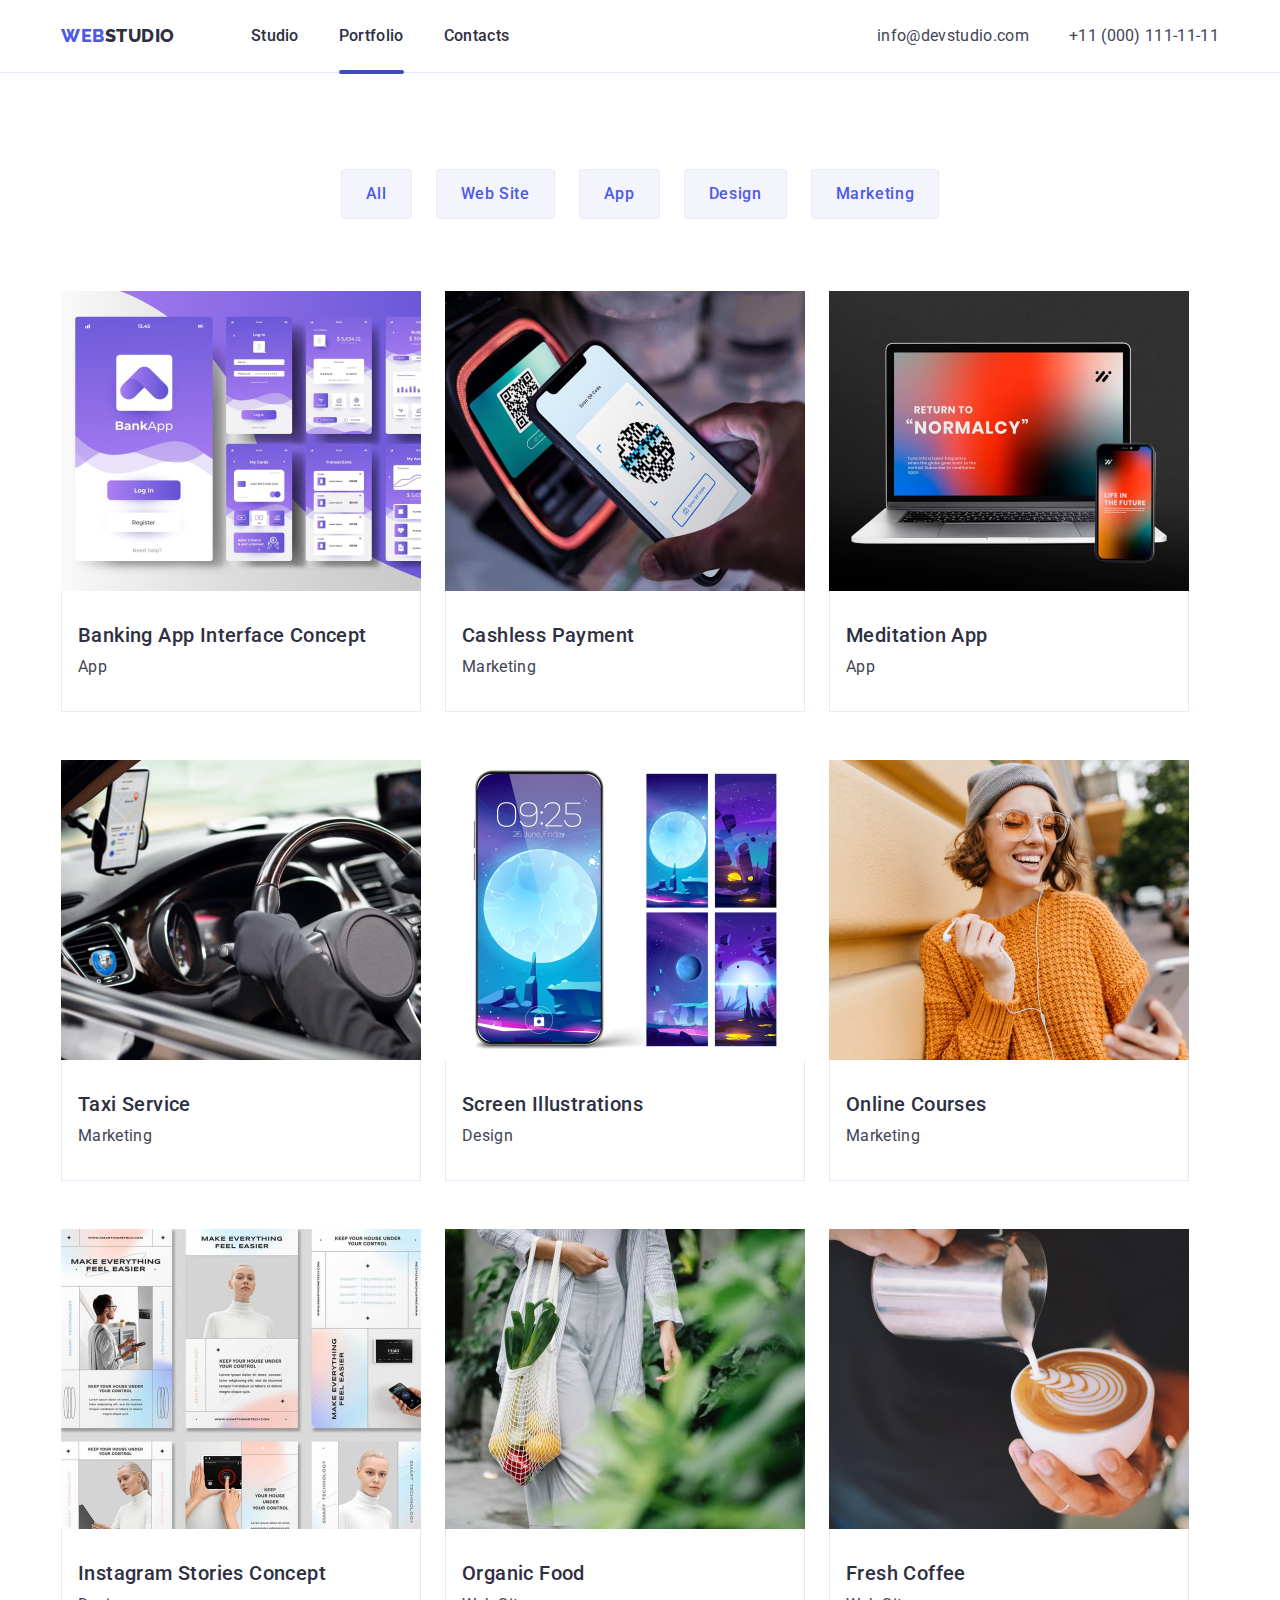
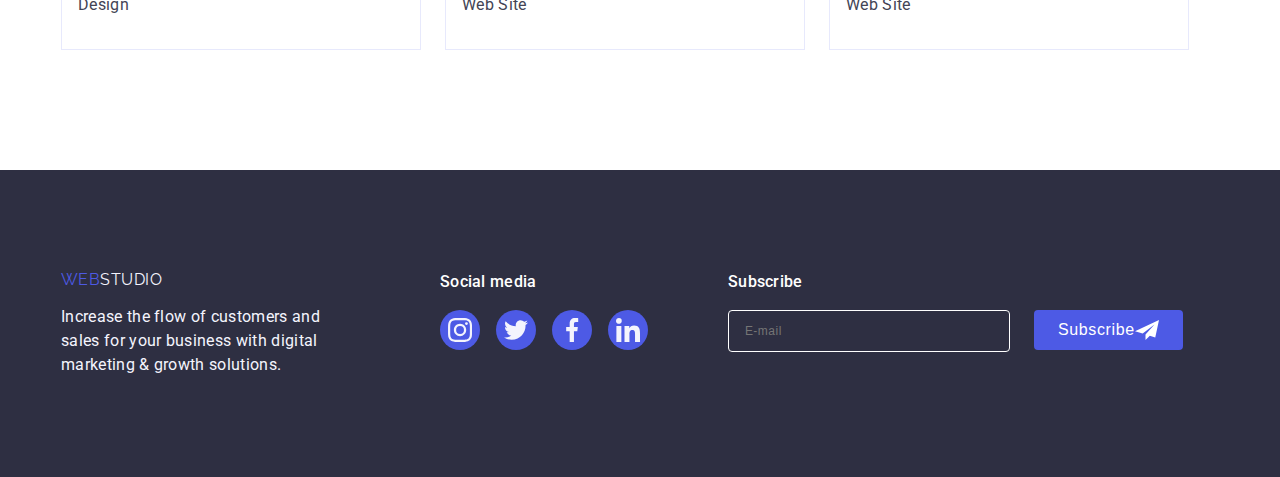
==== portfolio.html @ a7ea1878 "Initial commit" ====
<!DOCTYPE html>
<html lang="en">
    <head>
        <meta charset="UTF-8" />
        <meta name="viewport" content="width=device-width, initial-scale=1.0" />
        <title>Portfolio</title>
        <link
            rel="stylesheet"
            href="https://cdnjs.cloudflare.com/ajax/libs/modern-normalize/2.0.0/modern-normalize.min.css"
            integrity="sha512-4xo8blKMVCiXpTaLzQSLSw3KFOVPWhm/TRtuPVc4WG6kUgjH6J03IBuG7JZPkcWMxJ5huwaBpOpnwYElP/m6wg=="
            crossorigin="anonymous"
            referrerpolicy="no-referrer"
        />
        <link rel="stylesheet" href="./css/styles.css" />
        <link rel="preconnect" href="https://fonts.googleapis.com" />
        <link rel="preconnect" href="https://fonts.gstatic.com" crossorigin />
        <link
            href="https://fonts.googleapis.com/css2?family=Raleway:wght@800&family=Roboto:wght@400;500;700;900&display=swap"
            rel="stylesheet"
        />
    </head>
    <body>
    <header>
        <div class="container header-container">
            <nav class="nav">
                <a class="logo-header" href="./index.html"
                    ><span class="logo-web">WEB</span>STUDIO</a
                >
                <ul class="list menu-list">
                    <li><a class="menu" href="./index.html">Studio</a></li>
                    <li>
                        <a class="menu current-link" href="./portfolio.html">Portfolio</a>
                    </li>
                    <li><a class="menu" href="#">Contacts</a></li>
                </ul>
            </nav>
            <address class="address">
                <a class="contacts" href="mailto:info@devstudio.com"
                    >info@devstudio.com</a
                >
                <a class="contacts" href="tel:+110001111111"
                    >+11 (000) 111-11-11</a
                >
            </address>
        </div>
    </header>
    <body>
    <main>
        <section class="section-buttons-portfolio">
            <div class="container">
                <h1 class="visually-hidden">portfolio</h1>
                <ul class="list buttons-list">
                    <li>
                        <button class="button-portfolio" type="button">
                            All
                        </button>
                    </li>
                    <li>
                        <button class="button-portfolio" type="button">
                            Web Site
                        </button>
                    </li>
                    <li>
                        <button class="button-portfolio" type="button">
                            App
                        </button>
                    </li>
                    <li>
                        <button class="button-portfolio" type="button">
                            Design
                        </button>
                    </li>
                    <li>
                        <button class="button-portfolio" type="button">
                            Marketing
                        </button>
                    </li>
                </ul>
                <ul class="portfolio-elements list">
                    <li class="portfolio-card">
                        <div class="card-image-overlay">
                        <img
                            class="portfolio-image"
                            src="images/bankapp-screens.jpg"
                            alt="Purple and white screenshots from BankApp"
                            width="360"
                            height="300"
                        />
                            <div class="card-image-description">
                                <p>
                                14 Stylish and User-Friendly App Design Concepts · Task Manager App · Calorie Tracker App · Exotic Fruit Ecommerce App · Cloud Storage App
                                </p>
                            </div>
                        </div>
                        <div class="portfolio-name">
                            <h3 class="portfolio-elements-heading">
                                Banking App Interface Concept
                            </h3>
                            <p class="portfolio-elements-category">App</p>
                        </div>
                    </li>
                    <li class="portfolio-card">
                        <div class="card-image-overlay">
                        <img
                            class="portfolio-image"
                            src="images/cashless-payment.jpg"
                            alt="phone in a hand with qr code on a screen"
                            width="360"
                            height="300"
                        />
                        <div class="card-image-description">
                            <p>
                            14 Stylish and User-Friendly App Design Concepts · Task Manager App · Calorie Tracker App · Exotic Fruit Ecommerce App · Cloud Storage App
                            </p>
                        </div>  
                    </div>
                        <div class="portfolio-name">
                            <h3 class="portfolio-elements-heading">
                                Cashless Payment
                            </h3>
                            <p class="portfolio-elements-category">Marketing</p>
                        </div>
                    </li>
                    <li class="portfolio-card">
                        <div class="card-image-overlay">
                        <img
                            class="portfolio-image"
                            src="images/meditation-app.jpg"
                            alt="desktop and phone with colorful screens on the black background"
                            width="360"
                            height="300"
                        />
                        <div class="card-image-description">
                            <p>
                            14 Stylish and User-Friendly App Design Concepts · Task Manager App · Calorie Tracker App · Exotic Fruit Ecommerce App · Cloud Storage App
                            </p>
                        </div>
                    </div>
                        <div class="portfolio-name">
                            <h3 class="portfolio-elements-heading">
                                Meditation App
                            </h3>
                            <p class="portfolio-elements-category">App</p>
                        </div>
                    </li>
                    <li class="portfolio-card">
                        <div class="card-image-overlay">
                        <img
                            class="portfolio-image"
                            src="images/taxi-service.jpg"
                            alt="car cockpit with hands in black gloves"
                            width="360"
                            height="300"
                        />
                        <div class="card-image-description">
                            <p>
                            14 Stylish and User-Friendly App Design Concepts · Task Manager App · Calorie Tracker App · Exotic Fruit Ecommerce App · Cloud Storage App
                            </p>
                        </div>
                    </div>
                        <div class="portfolio-name">
                            <h3 class="portfolio-elements-heading">
                                Taxi Service
                            </h3>
                            <p class="portfolio-elements-category">Marketing</p>
                        </div>
                    </li>
                    <li class="portfolio-card">
                        <div class="card-image-overlay">
                        <img
                            class="portfolio-image"
                            src="images/screen-illustrations.jpg"
                            alt="phone with moon on the wallpaper and four screenshots next to phone"
                            width="360"
                            height="300"
                        />
                        <div class="card-image-description">
                            <p>
                            14 Stylish and User-Friendly App Design Concepts · Task Manager App · Calorie Tracker App · Exotic Fruit Ecommerce App · Cloud Storage App
                            </p>
                        </div>
                    </div>
                        <div class="portfolio-name">
                            <h3 class="portfolio-elements-heading">
                                Screen Illustrations
                            </h3>
                            <p class="portfolio-elements-category">Design</p>
                        </div>
                    </li>
                    <li class="portfolio-card">
                        <div class="card-image-overlay">
                        <img
                            class="portfolio-image"
                            src="images/online-courses.jpg"
                            alt="happy woman in yellow sweater and grey hat looking at the phone"
                            width="360"
                            height="300"
                        />
                        <div class="card-image-description">
                            <p>
                            14 Stylish and User-Friendly App Design Concepts · Task Manager App · Calorie Tracker App · Exotic Fruit Ecommerce App · Cloud Storage App
                            </p>
                        </div>
                    </div>
                        <div class="portfolio-name">
                            <h3 class="portfolio-elements-heading">
                                Online Courses
                            </h3>
                            <p class="portfolio-elements-category">Marketing</p>
                        </div>
                    </li>
                    <li class="portfolio-card">
                        <div class="card-image-overlay">
                        <img
                            class="portfolio-image"
                            src="images/instagram-stories-concept.jpg"
                            alt="six screenshots with example of instagram stories concept"
                            width="360"
                            height="300"
                        />
                        <div class="card-image-description">
                            <p>
                            14 Stylish and User-Friendly App Design Concepts · Task Manager App · Calorie Tracker App · Exotic Fruit Ecommerce App · Cloud Storage App
                            </p>
                        </div>
                    </div>
                        <div class="portfolio-name">
                            <h3 class="portfolio-elements-heading">
                                Instagram Stories Concept
                            </h3>
                            <p class="portfolio-elements-category">Design</p>
                        </div>
                    </li>
                    <li class="portfolio-card">
                        <div class="card-image-overlay">
                        <img
                            class="portfolio-image"
                            src="images/organic-food.jpg"
                            alt="person in gray clothes with vegetables in the mesh bag"
                            width="360"
                            height="300"
                        />
                        <div class="card-image-description">
                            <p>
                            14 Stylish and User-Friendly App Design Concepts · Task Manager App · Calorie Tracker App · Exotic Fruit Ecommerce App · Cloud Storage App
                            </p>
                        </div>
                    </div>
                        <div class="portfolio-name">
                            <h3 class="portfolio-elements-heading">
                                Organic Food
                            </h3>
                            <p class="portfolio-elements-category">Web Site</p>
                        </div>                 
                    </li>
                    <li class="portfolio-card">
                        <div class="card-image-overlay">
                        <img
                            class="portfolio-image"
                            src="images/fresh-coffee.jpg"
                            alt="making a milk ornaments on coffee in the cup"
                            width="360"
                            height="300"
                        />
                        <div class="card-image-description">
                            <p>
                            14 Stylish and User-Friendly App Design Concepts · Task Manager App · Calorie Tracker App · Exotic Fruit Ecommerce App · Cloud Storage App
                            </p>
                        </div>
                    </div>
                        <div class="portfolio-name">
                            <h3 class="portfolio-elements-heading">
                                Fresh Coffee
                            </h3>
                            <p class="portfolio-elements-category">Web Site</p>
                        </div>            
                    </li>
                </ul>
            </div>
        </section>
    </main>
    <footer class="footer">
        <div class="container footer-container">
            <div>
                <a class="logo-footer" href="./index.html"
                    ><span class="logo-web">WEB</span>STUDIO</a
                >
                <p class="footer-text">
                    Increase the flow of customers and<br />sales for your
                    business with digital<br />marketing & growth solutions.
                </p>
            </div>
            <div class="footer-social-media">
                <h3 class="footer-social-media-header">Social media</h3>
                <ul class="footer-social-media-list">
                    <li>
                        <a class="footer-social-media-link" href="#">
                            <svg class="footer-social-media-icon">
                                <use
                                    xlink:href="images/icons.svg#icon-instagram"
                                ></use>
                            </svg>
                        </a>
                    </li>
                    <li>
                        <a class="footer-social-media-link" href="#">
                            <svg class="footer-social-media-icon">
                                <use
                                    xlink:href="images/icons.svg#icon-twitter"
                                ></use>
                            </svg>
                        </a>
                    </li>
                    <li>
                        <a class="footer-social-media-link" href="#">
                            <svg class="footer-social-media-icon">
                                <use
                                    xlink:href="images/icons.svg#icon-facebook"
                                ></use>
                            </svg>
                        </a>
                    </li>
                    <li>
                        <a class="footer-social-media-link" href="#">
                            <svg class="footer-social-media-icon">
                                <use
                                    xlink:href="images/icons.svg#icon-linkedin"
                                ></use>
                            </svg>
                        </a>
                    </li>
                </ul>
            </div>
            <div>
                <form class="form-subscribe">
                    <label for="subscribe" class="label-subscribe">
                        Subscribe
                        <input
                            id="subscribe"
                            class="input-subscribe"
                            type="email"
                            name="email"
                            placeholder="E-mail"
                            required
                        />
                    </label>
                    <button type="submit" class="button-subscribe">
                        Subscribe
                        <svg class="send-icon">
                            <use
                                href="images/icons.svg#icon-plane-icon"
                            ></use>
                        </svg>
                    </button>
                </form>
            </div>
        </div>
    </footer>
</body>
</html>
---- css/styles.css ----
:root {
    --brand-color: #2e2f42;
    --brand-color-2: #434455;
    --brand-logo-color: #4d5ae5;
    --active-hover-color: #404bbf;
    --tr-function: cubic-bezier(0.4, 0, 0.2, 1);
    --tr-duration: 250ms;
    --transition: var(--tr-function) var(--tr-duration);
}

* {
    margin: 0;
    padding: 0;
}

h1,
h2,
h3,
h4,
h5,
h6 {
    margin: 0;
}

img {
    display: block;
    max-width: 100%;
    height: auto;
}

button {
    cursor: pointer;
    border: none;
    border-radius: 4px;
}

ul,
ol {
    list-style: none;
    margin: 0;
    padding-left: 0;
}

a {
    text-decoration: none;
}

body {
    font-family: "Roboto", sans-serif;
    color: var(--brand-color);
    background-color: #ffffff;
}

.visually-hidden {
    position: absolute;
    width: 1px;
    height: 1px;
    margin: -1px;
    border: 0;
    padding: 0;

    white-space: nowrap;
    clip-path: inset(100%);
    clip: rect(0 0 0 0);
    overflow: hidden;
}

.is-hidden {
    pointer-events: none;
    visibility: hidden;
    opacity: 0;
}

.list {
    list-style: none;
}

.container {
    width: 1158px;
    padding: 0px 15px;
    margin: 0 auto;
}

header {
    border-bottom: 1px solid var(--cornflower, #e7e9fc);
}

.header-container {
    display: flex;
    align-items: center;
}

.section {
    padding: 120px 0px;
}

.nav {
    display: inline-flex;
    gap: 76px;
    align-items: center;
}

.logo-header {
    font-family: "Raleway", sans-serif;
    font-weight: 800;
    color: var(--brand-color);
    text-decoration: none;
    font-size: 18px;
    line-height: 1.16;
    letter-spacing: 0.03em;
    padding: 24px 0px;
}

.logo-header:hover,
.logoheader:focus {
    color: var(--brand-color-2);
    transition: color var(--transition);
}

.logo-footer {
    color: #f4f4fd;
    text-decoration: none;
    font-family: "Raleway", sans-serif;
    letter-spacing: 0.03em;
    margin-bottom: 16px;
    display: block;
}

.logo-web {
    color: var(--brand-logo-color);
}

.menu-list {
    display: flex;
    padding: 24px 0px;
    margin: 0;
    display: inline-flex;
    gap: 40px;
}

.address {
    display: flex;
    gap: 40px;
    margin-left: auto;
}

.menu,
.contacts {
    font-size: 16px;
    line-height: 1.5;
    text-decoration: none;
    font-style: normal;
    letter-spacing: 0.02em;
}

.menu {
    font-weight: 500;
    color: var(--brand-color);
}

.menu:hover,
.menu:focus {
    color: var(--active-hover-color);
    transition: color var(--transition);
}

.current-link {
    position: relative;
}

.current-link::after {
    content: "";
    display: block;
    position: absolute;
    top: 44px;
    width: 100%;
    height: 4px;
    border-radius: 2px;
    background-color: var(--active-hover-color);
}

.contacts {
    color: var(--brand-color-2);
}

.contacts:hover,
.contacts:focus {
    color: var(--active-hover-color);
    transition: color var(--transition);
}

.hero {
    background-color: var(--brand-color);
    padding: 188px 0;
    background-image: linear-gradient(
            to bottom,
            rgba(46, 47, 66, 0.7),
            rgba(46, 47, 66, 0.7)
        ),
        url(../images/hero-image.jpg);
    background-size: cover;
    background-repeat: no-repeat;
    max-width: 1440px;
    height: 600px;
    margin: 0 auto;
}

.hero-text {
    color: #ffffff;
    text-align: center;
    font-size: 56px;
    font-weight: 700;
    line-height: 1.07;
    letter-spacing: 0.04em;
    width: 600px;
    margin: 0 auto;
    margin-bottom: 48px;
}

.button-studio {
    background-color: var(--brand-logo-color);
    color: #ffffff;
    font-weight: 500;
    font-size: 16px;
    line-height: 1.5;
    font-family: "Roboto", sans-serif;
    cursor: pointer;
    letter-spacing: 0.04em;
    padding: 16px 32px;
    border-radius: 4px;
    box-shadow: 0px 4px 4px 0px rgba(0, 0, 0, 0.15);
    display: block;
    margin: 0 auto;
    border: none;
}

.button-studio:hover,
.button-studio:focus {
    background-color: var(--active-hover-color);
    transition: background-color var(--transition);
}

.button-portfolio {
    background-color: #e7e9fc;
    color: var(--brand-logo-color);
    font-size: 16px;
    line-height: 1.5;
    font-weight: 500;
    text-align: center;
    cursor: pointer;
    font-family: "Roboto", sans-serif;
    letter-spacing: 0.04em;
    padding: 12px 24px;
    border-radius: 4px;
    border: 1px solid var(--cornflower, #e7e9fc);
    background: var(--cloud, #f4f4fd);
}

.buttons-list {
    display: flex;
    gap: 24px;
    justify-content: center;
    align-items: center;
    margin-bottom: 72px;
}

.button-portfolio:hover,
.button-portfolio:focus {
    background-color: var(--active-hover-color);
    color: #ffffff;
    box-shadow: 0px 2px 2px 0px rgba(0, 0, 0, 0.12),
        0px 2px 1px 0px rgba(0, 0, 0, 0.08), 0px 3px 1px 0px rgba(0, 0, 0, 0.1);
    transition: background-color var(--transition), box-shadow var(--transition);
}

.offers {
    display: flex;
    gap: 24px;
}

.offers-icons-background {
    background-color: #f4f4fd;
    height: 112px;
    width: 264px;
    display: flex;
    justify-content: center;
    align-items: center;
    margin-bottom: 8px;
}

.offer-position {
    flex-direction: column;
}

.offers .offer {
    font-weight: 500;
    font-size: 20px;
    line-height: 1.2;
    color: var(--brand-color);
    letter-spacing: 0.02em;
    width: 264px;
}

.offer-description {
    margin-top: 8px;
    margin-bottom: 0;
    font-size: 16px;
    line-height: 1.5;
    color: var(--brand-color-2);
    letter-spacing: 0.02em;
}

.section-what-are-we-doing {
    padding-top: 0;
}

.what-are-we-doing,
.our-team {
    font-size: 36px;
    line-height: 1.1;
    font-weight: 700;
    text-align: center;
    color: var(--brand-color);
    letter-spacing: 0.02em;
    margin-bottom: 72px;
}

.what-are-we-doing-list {
    display: flex;
    gap: 24px;
}

.our-team-section {
    background-color: #f4f4fd;
}

.our-team-list {
    display: flex;
    gap: 24px;
}

.our-team-card {
    background-color: #ffffff;
    border-color: #434455;
    border: 0 1px 1px 1px;
    border-radius: 0px 0px 4px 4px;
    box-shadow: 0px 2px 1px 0px rgba(46, 47, 66, 0.08),
        0px 1px 1px 0px rgba(46, 47, 66, 0.16),
        0px 1px 6px 0px rgba(46, 47, 66, 0.08);
}

.our-team-link {
    width: 40px;
    height: 40px;
    border-radius: 50%;
    background-color: #4d5ae5;
    display: flex;
    justify-content: center;
    align-items: center;
}

.our-team-link:hover {
    background-color: #404bbf;
    transition: background-color var(--transition);
}

.our-team-icon {
    fill: #f4f4fd;
    width: 16px;
    height: 16px;
}

.our-team-name {
    flex-direction: column;
    justify-content: center;
    align-items: center;
    padding: 32px 0;
}

.our-team-social-media {
    display: flex;
    gap: 24px;
    justify-content: center;
    align-items: center;
    margin-top: 8px;
}

.name {
    font-size: 20px;
    font-weight: 500;
    line-height: 1.2;
    text-align: center;
    color: var(--brand-color);
    letter-spacing: 0.02em;
    margin-bottom: 8px;
}

.position {
    font-size: 16px;
    line-height: 1.5;
    text-align: center;
    color: var(--brand-color-2);
    letter-spacing: 0.02em;
    margin: 0;
}

.section-buttons-portfolio {
    padding-top: 96px;
    padding-bottom: 120px;
}

.section-portfolio {
    padding-top: 0;
}

.portfolio-elements .portfolio-elements-heading {
    font-weight: 500;
    font-size: 20px;
    line-height: 1.2;
    letter-spacing: 0.02em;
    margin-bottom: 8px;
}

.portfolio-elements .portfolio-elements-category {
    font-size: 16px;
    line-height: 1.5;
    color: var(--brand-color-2);
    letter-spacing: 0.02em;
}

.portfolio-card:hover {
    box-shadow: 0px 2px 1px 0px rgba(46, 47, 66, 0.08),
        0px 1px 1px 0px rgba(46, 47, 66, 0.16),
        0px 1px 6px 0px rgba(46, 47, 66, 0.08);
    transition: box-shadow var(--transition);
}

.portfolio-card:hover .card-image-description {
    translate: 0;
    transition: translate var(--transition);
}

.card-image-overlay {
    position: relative;
    overflow: hidden;
}

.card-image-overlay > img {
    display: block;
    width: 100%;
    height: 300px;
    object-fit: cover;
}

.card-image-description {
    position: absolute;
    inset: 0;
    background-color: var(--brand-logo-color);
    color: #f4f4fd;
    translate: 0 100% 0;
}

.card-image-description p {
    font-size: 16px;
    line-height: 1.5;
    letter-spacing: 0.02em;
    width: 296px;
    height: 96px;
    margin-left: 32px;
    margin-top: 40px;
}

.portfolio-image {
    vertical-align: bottom;
    display: block;
}

.portfolio-elements {
    display: flex;
    flex-wrap: wrap;
    row-gap: 48px;
    column-gap: 24px;
}

.portfolio-name {
    padding: 32px 16px;
    border: 1px solid var(--cornflower, #e7e9fc);
    border-top: none;
}

.customers {
    font-size: 36px;
    font-weight: 700;
    line-height: 1.1;
    letter-spacing: 0.72px;
    color: var(--brand-color);
    text-align: center;
    margin-bottom: 72px;
}

.customers-list {
    display: inline-flex;
    gap: 24px;
    margin: 0 auto;
}
.customers-card {
    border: 1px solid currentColor;
    border-radius: 4px 4px 4px 4px;
    width: 168px;
    height: 88px;
    display: flex;
    justify-content: center;
    align-items: center;
    color: #8e8f99;
}

.customers-card:hover {
    color: #404bbf;
    transition: color var(--transition);
}

.customers-icon {
    width: 104px;
    height: 56px;
    fill: currentColor;
}

.customers-icon:hover {
    fill: #404bbf;
    transition: fill var(--transition);
}

.footer {
    background-color: var(--brand-color);
    padding: 100px 0;
}

.footer-container {
    display: flex;
}

.footer-text {
    color: #f4f4fd;
    font-size: 16px;
    line-height: 1.5;
    letter-spacing: 0.02em;
    margin-right: 120px;
}

.footer-social-media-header {
    color: #fff;
    font-size: 16px;
    font-weight: 500;
    line-height: 1.5;
    letter-spacing: 0.32px;
    margin-bottom: 16px;
}

.footer-social-media-list {
    display: flex;
    gap: 16px;
}

.footer-social-media-link {
    width: 40px;
    height: 40px;
    border-radius: 50%;
    background-color: #4d5ae5;
    display: flex;
    justify-content: center;
    align-items: center;
}

.footer-social-media-icon {
    fill: #f4f4fd;
    width: 24px;
    height: 24px;
}

.footer-social-media-link:hover {
    background-color: #31d0aa;
    transition: background-color var(--transition);
}

.backdrop {
    position: fixed;
    left: 0;
    top: 0;
    width: 100%;
    height: 100%;
    background-color: #2e2f4266;
}

.modal {
    position: absolute;
    left: 50%;
    top: 50%;
    transform: translate(-50%, -50%);
    width: 408px;
    min-height: 584px;
    border-radius: 4px;
    background-color: #fcfcfc;
    transition: scale 250ms;
}

.is-hidden .modal {
    scale: 0;
}

.modal:not(.is-hidden) .modal {
    scale: 1;
}

.modal-close-button {
    position: absolute;
    right: 24px;
    top: 24px;
    display: flex;
    justify-content: center;
    align-items: center;
    width: 24px;
    height: 24px;
    border: 1px solid #0000001a;
    border-radius: 50%;
    background-color: #e7e9fc;
}

.modal-close-button-icon {
    width: 8px;
    height: 8px;
}

.modal-close-button:hover,
.modal-close-button:focus {
    background-color: var(--active-hover-color);
    fill: #fff;
    border: 1px solid var(--active-hover-color);
}

.form-subscribe {
    width: 453px;
    margin-left: 80px;
    display: flex;
    gap: 24px;
}

.label-subscribe {
    display: flex;
    flex-direction: column;
    color: #fff;
    font-size: 16px;
    font-weight: 500;
    line-height: 1.5;
    letter-spacing: 0.02em;
    gap: 16px;
}

.input-subscribe {
    width: 264px;
    height: 40px;
    font-size: 12px;
    line-height: 2;
    letter-spacing: 0.04em;
    color: #fff;
    background-color: var(--brand-color);
    border: 1px solid #fff;
    border-radius: 4px;
    padding-left: 16px;
}

.button-subscribe {
    width: 165px;
    height: 40px;
    color: #fff;
    font-size: 16px;
    font-weight: 500;
    line-height: 1.5;
    letter-spacing: 0.04em;
    padding: 8px 24px;
    border-radius: 4px;
    background-color: var(--brand-logo-color);
    margin-top: 40px;
    align-items: center;
    display: flex;
    justify-content: space-between;
}

.modal-header {
    color: var(--brand-color);
    font-size: 16px;
    font-weight: 500;
    line-height: 1.5;
    letter-spacing: 0.02em;
    text-align: center;
    margin-top: 72px;
    margin-bottom: 16px;
}

.modal-form {
    margin: 0 24px 16px 24px;
}

.modal-label {
    display: flex;
    flex-direction: column;
    margin-bottom: 8px;
    color: #8e8f99;
    font-size: 12px;
    line-height: 1.17;
    letter-spacing: 0.04em;
}

.input-wrapper {
    display: flex;
    border: 1px solid #2e2f4266;
    padding: 8px 16px;
    margin-top: 4px;
    border-radius: 4px;
}

.modal-input:not([type="checkbox"]) {
    border: none;
    outline: transparent;
}

.input-wrapper:focus {
    border: 1px solid var(--brand-logo-color);
}

.modal-icon {
    width: 18px;
    height: 24px;
    fill: var(--brand-color);
    transition: fill var(--transition);
}

.input-wrapper:focus-within {
    border-color: var(--brand-logo-color);
}

.input-wrapper:focus-within .modal-icon {
    fill: var(--brand-logo-color); /* nie działa */
}

.modal-textarea {
    width: 360px;
    height: 120px;
    resize: none;
    margin-top: 4px;
    margin-bottom: 8px;
    border: 1px solid #2e2f4266;
    border-radius: 4px;
    padding: 8px 16px;
    outline: transparent;
}

.modal-textarea:focus {
    border-color: var(--brand-logo-color);
}

.modal-button-send {
    color: #fff;
    font-size: 16px;
    font-weight: 500;
    line-height: 1.5;
    letter-spacing: 0.04em;
    background-color: var(--brand-logo-color);
    width: 169px;
    height: 56px;
    border-radius: 4px;
    margin-left: 95px;
    margin-top: 24px;
    margin-bottom: 24px;
    display: flex;
    align-items: center;
    justify-content: center;
    gap: 16px;
    padding: 8px 24px;
}

.send-icon {
    fill: #fff;
    width: 24px;
    height: 24px;
}

.checkbox-label {
    color: #8e8f99;
    font-size: 12px;
    line-height: 1.17;
    letter-spacing: 0.04em;
    display: flex;
    gap: 8px;
    align-items: center;
}

.checkbox-icon {
    fill: #fff;
    border-radius: 2px;
    width: 16px;
    height: 16px;
    border: 1px solid #2e2f4266;
    transition: background-color var(--transition);
}

.modal-checkbox:checked + .checkbox-label > .modal-check-icon {
    background-color: var(--active-hover-color);
    fill: #fff;
    border: none;
    border-radius: 2px;
    align-items: center;
    justify-content: center;
    transition: background-color var(--transition);
}

.modal-check-icon {
    display: inline-flex;
    width: 16px;
    height: 16px;
}

.privacy-policy-link {
    color: var(--brand-logo-color);
    text-decoration: underline;
}
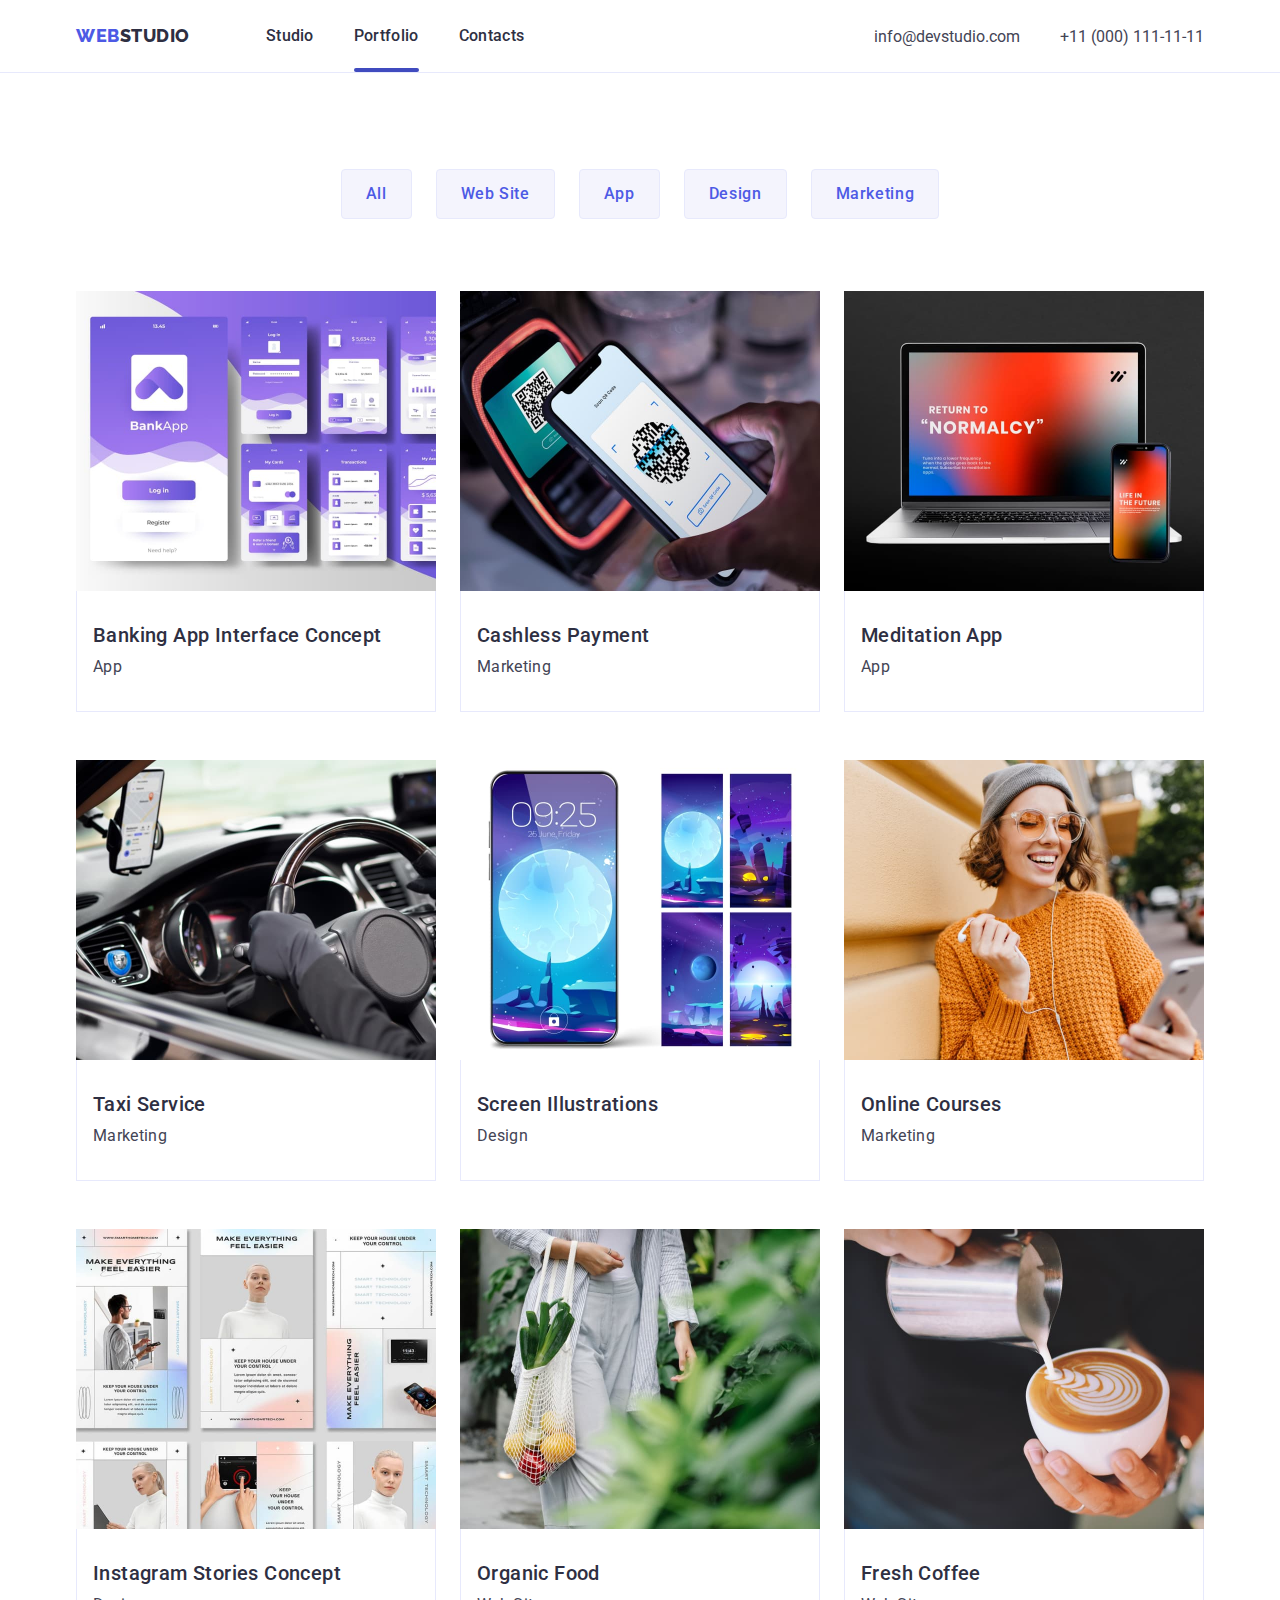
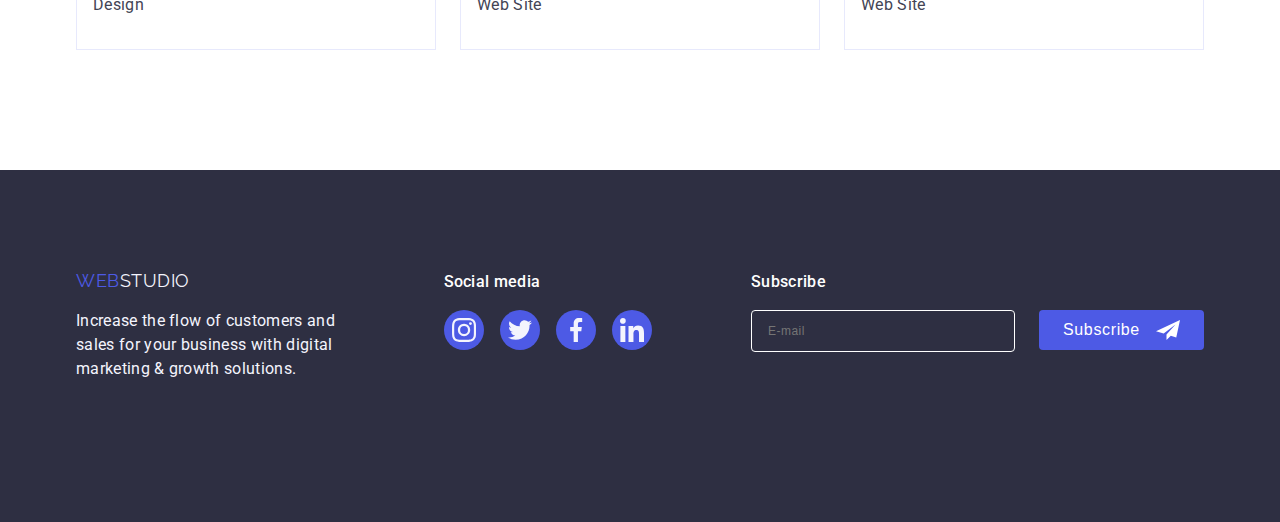
==== commit 52ed0ddc: "Homework 7 v3" ====
--- a/portfolio.html
+++ b/portfolio.html
@@ -21,27 +21,38 @@
     </head>
     <body>
     <header>
-        <div class="container header-container">
+        <div class="header-container full-container">
             <nav class="nav">
                 <a class="logo-header" href="./index.html"
                     ><span class="logo-web">WEB</span>STUDIO</a
                 >
-                <ul class="list menu-list">
-                    <li><a class="menu" href="./index.html">Studio</a></li>
-                    <li>
-                        <a class="menu current-link" href="./portfolio.html">Portfolio</a>
-                    </li>
-                    <li><a class="menu" href="#">Contacts</a></li>
-                </ul>
+                <div class="large-menu">
+                    <menu class="menu-list">
+                        <li>
+                            <a class="menu" href="./index.html"
+                                >Studio</a
+                            >
+                        </li>
+                        <li>
+                            <a class="menu current-link" href="./portfolio.html"
+                                >Portfolio</a
+                            >
+                        </li>
+                        <li>
+                            <a class="menu" href="#">Contacts</a>
+                        </li>
+                    </menu>
+                </div>
+
+                <address class="large-address">
+                    <a class="contacts" href="mailto:info@devstudio.com"
+                        >info@devstudio.com</a
+                    >
+                    <a class="contacts" href="tel:+110001111111"
+                        >+11 (000) 111-11-11</a
+                    >
+                </address>
             </nav>
-            <address class="address">
-                <a class="contacts" href="mailto:info@devstudio.com"
-                    >info@devstudio.com</a
-                >
-                <a class="contacts" href="tel:+110001111111"
-                    >+11 (000) 111-11-11</a
-                >
-            </address>
         </div>
     </header>
     <body>
@@ -331,7 +342,7 @@
                     </li>
                 </ul>
             </div>
-            <div>
+            <div class="footer-form">
                 <form class="form-subscribe">
                     <label for="subscribe" class="label-subscribe">
                         Subscribe
--- a/css/styles.css
+++ b/css/styles.css
@@ -35,7 +35,8 @@
 }
 
 ul,
-ol {
+ol,
+menu {
     list-style: none;
     margin: 0;
     padding-left: 0;
@@ -75,29 +76,76 @@
     list-style: none;
 }
 
+/* ----------------------- */
+
 .container {
-    width: 1158px;
     padding: 0px 15px;
     margin: 0 auto;
 }
 
+@media (min-width: 480px) {
+    .container {
+        width: 424px;
+        max-width: 424px;
+    }
+}
+
+@media (min-width: 768px) {
+    .container {
+        width: 552px;
+        max-width: 552px;
+    }
+}
+
+@media (min-width: 1200px) {
+    .container {
+        width: 1128px;
+        max-width: 1128px;
+    }
+
+    .section {
+        padding: 120px 0;
+    }
+}
+
 header {
     border-bottom: 1px solid var(--cornflower, #e7e9fc);
 }
 
 .header-container {
-    display: flex;
-    align-items: center;
+    justify-content: space-between;
+    margin: auto;
+}
+
+.full-container {
+    display: flex;
+    align-items: center;
+    padding: 0 16px;
+}
+
+@media (min-width: 1200px) {
+    .full-container {
+        width: 1128px;
+        max-width: 1128px;
+    }
 }
 
 .section {
-    padding: 120px 0px;
+    padding: 96px 0px;
 }
 
 .nav {
+    width: 100%;
     display: inline-flex;
     gap: 76px;
     align-items: center;
+    justify-content: space-between;
+}
+
+@media (min-width: 1200px) {
+    .nav {
+        justify-content: normal;
+    }
 }
 
 .logo-header {
@@ -111,27 +159,93 @@
     padding: 24px 0px;
 }
 
-.logo-header:hover,
-.logoheader:focus {
-    color: var(--brand-color-2);
-    transition: color var(--transition);
-}
-
 .logo-footer {
     color: #f4f4fd;
     text-decoration: none;
     font-family: "Raleway", sans-serif;
     letter-spacing: 0.03em;
-    margin-bottom: 16px;
+    font-size: 18px;
+    line-height: 1.17;
+    margin-bottom: 17.5px;
     display: block;
+    text-align: center;
 }
 
 .logo-web {
     color: var(--brand-logo-color);
 }
 
+.menu {
+    display: flex;
+    padding: 24px 0px;
+    margin: 0;
+    display: inline-flex;
+    gap: 30px;
+    margin-left: 30px;
+}
+
 .menu-list {
-    display: flex;
+    margin-top: 60px;
+}
+
+.menu {
+    font-size: 36px;
+    line-height: 1.11;
+    text-decoration: none;
+    font-weight: 700;
+    letter-spacing: 0.02em;
+    color: var(--brand-color);
+    display: flex;
+    flex-direction: column;
+    gap: 40px;
+}
+
+.menu-close-button {
+    position: absolute;
+    right: 24px;
+    top: 24px;
+    display: flex;
+    justify-content: center;
+    align-items: center;
+    width: 24px;
+    height: 24px;
+    border: 1px solid rgba(46, 47, 66, 0.1);
+    border-radius: 50%;
+    background-color: rgba(231, 233, 252, 0.1);
+}
+
+.menu-close-button-icon {
+    width: 8px;
+    height: 8px;
+    fill: var(--brand-color);
+}
+
+.menu-social-media-list {
+    display: flex;
+    gap: 35px;
+    margin-left: 30px;
+    margin-top: 48px;
+    margin-bottom: 40px;
+}
+
+.large-menu {
+    align-items: center;
+}
+
+.large-menu .menu {
+    font-size: 16px;
+    line-height: 1.5;
+    text-decoration: none;
+    font-style: normal;
+    letter-spacing: 0.02em;
+    font-weight: 500;
+    color: var(--brand-color);
+    gap: 0;
+    margin: 0;
+    padding: 0;
+}
+
+.large-menu .menu-list {
     padding: 24px 0px;
     margin: 0;
     display: inline-flex;
@@ -140,54 +254,83 @@
 
 .address {
     display: flex;
+    flex-direction: column-reverse;
     gap: 40px;
-    margin-left: auto;
-}
-
-.menu,
+    margin-top: auto;
+    margin-left: 30px;
+}
+
 .contacts {
-    font-size: 16px;
-    line-height: 1.5;
-    text-decoration: none;
     font-style: normal;
-    letter-spacing: 0.02em;
-}
-
-.menu {
+}
+
+.large-address .contacts {
+    color: var(--brand-color-2);
+}
+
+.large-address {
+    flex-direction: column;
+    gap: 12px;
+    margin: 0;
+    display: none;
+}
+
+@media (min-width: 1200px) {
+    .large-address {
+        margin-left: auto;
+        flex-direction: row;
+        gap: 40px;
+    }
+}
+
+.contact-tel {
+    font-size: 30px;
+    font-weight: 700;
+    line-height: 1.11;
+    letter-spacing: 0.02em;
+    color: var(--brand-logo-color);
+}
+
+.contact-email {
+    font-size: 20px;
     font-weight: 500;
-    color: var(--brand-color);
-}
-
-.menu:hover,
-.menu:focus {
-    color: var(--active-hover-color);
-    transition: color var(--transition);
-}
-
-.current-link {
-    position: relative;
-}
-
-.current-link::after {
-    content: "";
-    display: block;
-    position: absolute;
-    top: 44px;
-    width: 100%;
-    height: 4px;
-    border-radius: 2px;
-    background-color: var(--active-hover-color);
-}
-
-.contacts {
+    line-height: 1.2;
+    letter-spacing: 0.02em;
     color: var(--brand-color-2);
 }
 
-.contacts:hover,
-.contacts:focus {
-    color: var(--active-hover-color);
-    transition: color var(--transition);
-}
+@media (min-width: 480px) {
+    .menu-social-media-list {
+        gap: 56px;
+    }
+
+    .menu {
+        gap: 40px;
+        margin-left: 40px;
+    }
+
+    .menu-list {
+        margin-top: 80px;
+    }
+
+    .contact-tel {
+        font-size: 36px;
+        font-weight: 700;
+        line-height: 1.11;
+        letter-spacing: 0.02em;
+        color: var(--brand-logo-color);
+    }
+
+    .contact-email {
+        font-size: 20px;
+        font-weight: 500;
+        line-height: 1.2;
+        letter-spacing: 0.02em;
+        color: var(--brand-color-2);
+    }
+}
+
+/* */
 
 .hero {
     background-color: var(--brand-color);
@@ -205,16 +348,63 @@
     margin: 0 auto;
 }
 
+@media (min-device-pixel-ratio: 2),
+    (min-resolution: 192dpi),
+    (min-resolution: 2dppx) {
+    .hero {
+        background-image: url(/goit-markup-hw-08/images/hero-image@2x.jpg);
+    }
+}
+
 .hero-text {
     color: #ffffff;
     text-align: center;
-    font-size: 56px;
+    font-size: 36px;
     font-weight: 700;
-    line-height: 1.07;
-    letter-spacing: 0.04em;
-    width: 600px;
+    line-height: 1.11;
+    letter-spacing: 0.02em;
     margin: 0 auto;
-    margin-bottom: 48px;
+    margin-bottom: 72px;
+}
+
+@media screen and (min-width: 480px) {
+    .hero-text {
+        width: 320px;
+    }
+}
+
+@media screen and (min-width: 768px) {
+    .hero-text {
+        font-size: 56px;
+        line-height: 1.07;
+        width: 496px;
+    }
+}
+
+@media screen and (min-width: 1200px) {
+    .button-studio:hover,
+    .button-studio:focus {
+        background-color: var(--active-hover-color);
+        transition: background-color var(--transition);
+    }
+
+    .logo-header:hover,
+    .logoheader:focus {
+        color: var(--brand-color-2);
+        transition: color var(--transition);
+    }
+
+    .menu:hover,
+    .menu:focus {
+        color: var(--active-hover-color);
+        transition: color var(--transition);
+    }
+
+    .contacts:hover,
+    .contacts:focus {
+        color: var(--active-hover-color);
+        transition: color var(--transition);
+    }
 }
 
 .button-studio {
@@ -234,12 +424,6 @@
     border: none;
 }
 
-.button-studio:hover,
-.button-studio:focus {
-    background-color: var(--active-hover-color);
-    transition: background-color var(--transition);
-}
-
 .button-portfolio {
     background-color: #e7e9fc;
     color: var(--brand-logo-color);
@@ -273,32 +457,27 @@
     transition: background-color var(--transition), box-shadow var(--transition);
 }
 
-.offers {
-    display: flex;
+.offers.list {
+    display: flex;
+    flex-wrap: wrap;
     gap: 24px;
 }
 
 .offers-icons-background {
-    background-color: #f4f4fd;
-    height: 112px;
-    width: 264px;
-    display: flex;
-    justify-content: center;
-    align-items: center;
-    margin-bottom: 8px;
+    display: none;
 }
 
 .offer-position {
-    flex-direction: column;
+    margin-bottom: 72px;
 }
 
 .offers .offer {
-    font-weight: 500;
-    font-size: 20px;
-    line-height: 1.2;
+    font-weight: 700;
+    font-size: 36px;
+    line-height: 1.11;
     color: var(--brand-color);
     letter-spacing: 0.02em;
-    width: 264px;
+    text-align: center;
 }
 
 .offer-description {
@@ -306,37 +485,108 @@
     margin-bottom: 0;
     font-size: 16px;
     line-height: 1.5;
+    font-weight: 500;
     color: var(--brand-color-2);
     letter-spacing: 0.02em;
 }
 
+@media (min-width: 768px) {
+    .offers-container {
+        max-width: 736px;
+        width: 736px;
+    }
+
+    .offer-position {
+        flex-basis: calc(50% - (24px / 2));
+    }
+
+    .offer-position .offer {
+        text-align: start;
+    }
+}
+
+@media (min-width: 1200px) {
+    .offers-container {
+        max-width: 1128px;
+        width: 1128px;
+    }
+
+    .offer-position {
+        flex-basis: calc(25% - (24px * 3 / 4));
+    }
+
+    .offers .offer {
+        font-weight: 500;
+        font-size: 20px;
+        line-height: 1.2;
+        color: var(--brand-color);
+        letter-spacing: 0.02em;
+    }
+
+    .offer-position .offer-description {
+        font-weight: 400;
+    }
+
+    .offers-icons-background {
+        background-color: #f4f4fd;
+        height: 112px;
+        display: flex;
+        justify-content: center;
+        align-items: center;
+        margin-bottom: 8px;
+    }
+}
+
 .section-what-are-we-doing {
-    padding-top: 0;
-}
-
-.what-are-we-doing,
-.our-team {
-    font-size: 36px;
-    line-height: 1.1;
-    font-weight: 700;
-    text-align: center;
-    color: var(--brand-color);
-    letter-spacing: 0.02em;
-    margin-bottom: 72px;
-}
-
-.what-are-we-doing-list {
-    display: flex;
-    gap: 24px;
+    display: none;
+}
+
+@media (min-width: 1200px) {
+    .section-what-are-we-doing {
+        display: block;
+        padding-top: 0;
+    }
+
+    .what-are-we-doing {
+        margin-bottom: 72px;
+        font-size: 36px;
+        font-weight: 700;
+        line-height: 1.1;
+        letter-spacing: 0.72px;
+        text-transform: capitalize;
+        text-align: center;
+    }
+
+    .what-are-we-doing-list {
+        display: flex;
+        gap: 24px;
+    }
 }
 
 .our-team-section {
     background-color: #f4f4fd;
 }
 
+.our-team {
+    font-weight: 700;
+    font-size: 36px;
+    line-height: 1.11;
+    color: var(--brand-color);
+    letter-spacing: 0.02em;
+    text-align: center;
+}
+
 .our-team-list {
     display: flex;
+    flex-wrap: wrap;
+    justify-content: center;
     gap: 24px;
+}
+
+@media (min-width: 768px) {
+    .our-team-container {
+        padding: 0;
+    }
 }
 
 .our-team-card {
@@ -347,6 +597,7 @@
     box-shadow: 0px 2px 1px 0px rgba(46, 47, 66, 0.08),
         0px 1px 1px 0px rgba(46, 47, 66, 0.16),
         0px 1px 6px 0px rgba(46, 47, 66, 0.08);
+    margin-top: 72px;
 }
 
 .our-team-link {
@@ -357,11 +608,6 @@
     display: flex;
     justify-content: center;
     align-items: center;
-}
-
-.our-team-link:hover {
-    background-color: #404bbf;
-    transition: background-color var(--transition);
 }
 
 .our-team-icon {
@@ -391,7 +637,7 @@
     line-height: 1.2;
     text-align: center;
     color: var(--brand-color);
-    letter-spacing: 0.02em;
+    letter-spacing: 0.04em;
     margin-bottom: 8px;
 }
 
@@ -492,31 +738,59 @@
     font-size: 36px;
     font-weight: 700;
     line-height: 1.1;
-    letter-spacing: 0.72px;
+    letter-spacing: 0.02em;
     color: var(--brand-color);
     text-align: center;
     margin-bottom: 72px;
 }
 
 .customers-list {
-    display: inline-flex;
-    gap: 24px;
-    margin: 0 auto;
-}
+    display: flex;
+    flex-wrap: wrap;
+    gap: 16px;
+    justify-content: center;
+}
+
+.customers-list > li {
+    flex-basis: calc((100% - 16px) / 2);
+}
+
+@media (min-width: 768px) {
+    .customers-list > li {
+        flex-basis: calc((33.3% - (16px * 2 / 3)));
+    }
+}
+
+@media (min-width: 1200px) {
+    .customers-list > li {
+        flex-basis: calc((1 / 6 * 100% - (1 - 1 / 6) * 16px));
+    }
+
+    .our-team-link:hover {
+        background-color: #404bbf;
+        transition: background-color var(--transition);
+    }
+
+    .customers-card:hover {
+        color: #404bbf;
+        transition: color var(--transition);
+    }
+
+    .customers-icon:hover {
+        fill: #404bbf;
+        transition: fill var(--transition);
+    }
+}
+
 .customers-card {
     border: 1px solid currentColor;
     border-radius: 4px 4px 4px 4px;
-    width: 168px;
     height: 88px;
     display: flex;
     justify-content: center;
     align-items: center;
     color: #8e8f99;
-}
-
-.customers-card:hover {
-    color: #404bbf;
-    transition: color var(--transition);
+    margin-bottom: 72px;
 }
 
 .customers-icon {
@@ -525,11 +799,6 @@
     fill: currentColor;
 }
 
-.customers-icon:hover {
-    fill: #404bbf;
-    transition: fill var(--transition);
-}
-
 .footer {
     background-color: var(--brand-color);
     padding: 100px 0;
@@ -537,6 +806,83 @@
 
 .footer-container {
     display: flex;
+    flex-wrap: wrap;
+    justify-content: center;
+}
+
+.footer-about,
+.footer-social-media,
+.footer-form {
+    flex-basis: 100%;
+}
+
+@media (min-width: 768px) {
+    .footer-container {
+        gap: 24px;
+        padding: 0;
+    }
+
+    .footer-about .footer-text {
+        width: 264px;
+    }
+
+    .footer-about,
+    .footer-social-media {
+        flex-basis: calc(50% - (24px / 2));
+    }
+
+    .footer-form .form-subscribe {
+        width: 100%;
+    }
+
+    .form-subscribe {
+        display: flex;
+    }
+
+    .form-subscribe .button-subscribe {
+        margin-top: 40px;
+        margin-left: 24px;
+    }
+
+    .label-subscribe {
+        width: 264px;
+    }
+
+    .footer-container .footer-social-media {
+        margin-top: 0;
+    }
+
+    .logo-footer,
+    .footer-social-media .footer-social-media-header,
+    .footer-form .label-subscribe {
+        text-align: start;
+    }
+
+    .footer-social-media .footer-social-media-list {
+        justify-content: start;
+    }
+}
+
+@media (min-width: 1200px) {
+    .footer-container {
+        justify-content: space-between;
+    }
+
+    .footer-form,
+    .footer-social-media,
+    .footer-about {
+        flex-basis: auto;
+    }
+
+    .footer-social-media-link:hover {
+        background-color: #31d0aa;
+        transition: background-color var(--transition);
+    }
+}
+
+.footer-social-media {
+    margin-top: 72px;
+    margin-bottom: 72px;
 }
 
 .footer-text {
@@ -544,7 +890,8 @@
     font-size: 16px;
     line-height: 1.5;
     letter-spacing: 0.02em;
-    margin-right: 120px;
+    width: 268px;
+    margin: 0 auto;
 }
 
 .footer-social-media-header {
@@ -554,10 +901,12 @@
     line-height: 1.5;
     letter-spacing: 0.32px;
     margin-bottom: 16px;
+    text-align: center;
 }
 
 .footer-social-media-list {
     display: flex;
+    justify-content: center;
     gap: 16px;
 }
 
@@ -575,11 +924,6 @@
     fill: #f4f4fd;
     width: 24px;
     height: 24px;
-}
-
-.footer-social-media-link:hover {
-    background-color: #31d0aa;
-    transition: background-color var(--transition);
 }
 
 .backdrop {
@@ -596,11 +940,26 @@
     left: 50%;
     top: 50%;
     transform: translate(-50%, -50%);
-    width: 408px;
     min-height: 584px;
     border-radius: 4px;
     background-color: #fcfcfc;
     transition: scale 250ms;
+    width: 300px;
+}
+
+@media (min-width: 480px) {
+    .modal {
+        width: 408px;
+    }
+
+    .modal .modal-textarea {
+        width: 360px;
+    }
+
+    .modal .modal-button-send {
+        width: 169px;
+        margin-left: 95px;
+    }
 }
 
 .is-hidden .modal {
@@ -630,21 +989,28 @@
     height: 8px;
 }
 
-.modal-close-button:hover,
-.modal-close-button:focus {
-    background-color: var(--active-hover-color);
-    fill: #fff;
-    border: 1px solid var(--active-hover-color);
+@media (min-width: 1200px) {
+    .modal-close-button:hover,
+    .modal-close-button:focus {
+        background-color: var(--active-hover-color);
+        fill: #fff;
+        border: 1px solid var(--active-hover-color);
+    }
 }
 
 .form-subscribe {
-    width: 453px;
-    margin-left: 80px;
-    display: flex;
-    gap: 24px;
+    width: 100%;
+}
+
+@media (min-width: 480px) {
+    .form-subscribe {
+        width: 398px;
+        margin: 0 auto;
+    }
 }
 
 .label-subscribe {
+    text-align: center;
     display: flex;
     flex-direction: column;
     color: #fff;
@@ -656,7 +1022,6 @@
 }
 
 .input-subscribe {
-    width: 264px;
     height: 40px;
     font-size: 12px;
     line-height: 2;
@@ -679,10 +1044,12 @@
     padding: 8px 24px;
     border-radius: 4px;
     background-color: var(--brand-logo-color);
-    margin-top: 40px;
+
     align-items: center;
     display: flex;
     justify-content: space-between;
+    margin: 0 auto;
+    margin-top: 16px;
 }
 
 .modal-header {
@@ -694,6 +1061,7 @@
     text-align: center;
     margin-top: 72px;
     margin-bottom: 16px;
+    padding: 0 8px;
 }
 
 .modal-form {
@@ -716,6 +1084,7 @@
     padding: 8px 16px;
     margin-top: 4px;
     border-radius: 4px;
+    gap: 8px;
 }
 
 .modal-input:not([type="checkbox"]) {
@@ -739,11 +1108,10 @@
 }
 
 .input-wrapper:focus-within .modal-icon {
-    fill: var(--brand-logo-color); /* nie działa */
+    fill: var(--brand-logo-color);
 }
 
 .modal-textarea {
-    width: 360px;
     height: 120px;
     resize: none;
     margin-top: 4px;
@@ -765,10 +1133,9 @@
     line-height: 1.5;
     letter-spacing: 0.04em;
     background-color: var(--brand-logo-color);
-    width: 169px;
+    width: 100%;
     height: 56px;
     border-radius: 4px;
-    margin-left: 95px;
     margin-top: 24px;
     margin-bottom: 24px;
     display: flex;
@@ -823,3 +1190,56 @@
     color: var(--brand-logo-color);
     text-decoration: underline;
 }
+
+.large-menu {
+    display: none;
+}
+
+.large-menu .current-link {
+    position: relative;
+}
+
+.large-menu .current-link::after {
+    content: "";
+    display: block;
+    position: absolute;
+    top: 44px;
+    width: 100%;
+    height: 4px;
+    border-radius: 2px;
+    background-color: var(--active-hover-color);
+}
+
+.mobile-menu {
+    display: flex;
+    flex-direction: column;
+    position: fixed;
+    inset: 0;
+    translate: -100% 0 0;
+    transition: var(--transition);
+    background-color: #fff;
+}
+
+.mobile-menu.is-open {
+    translate: none;
+}
+
+.icon-menu-hamburger {
+    stroke: var(--brand-color);
+    stroke-width: 32px;
+}
+
+@media (min-width: 768px) {
+    .mobile-menu,
+    .nav-button {
+        display: none;
+    }
+
+    .large-menu {
+        display: flex;
+    }
+
+    .large-address {
+        display: flex;
+    }
+}
